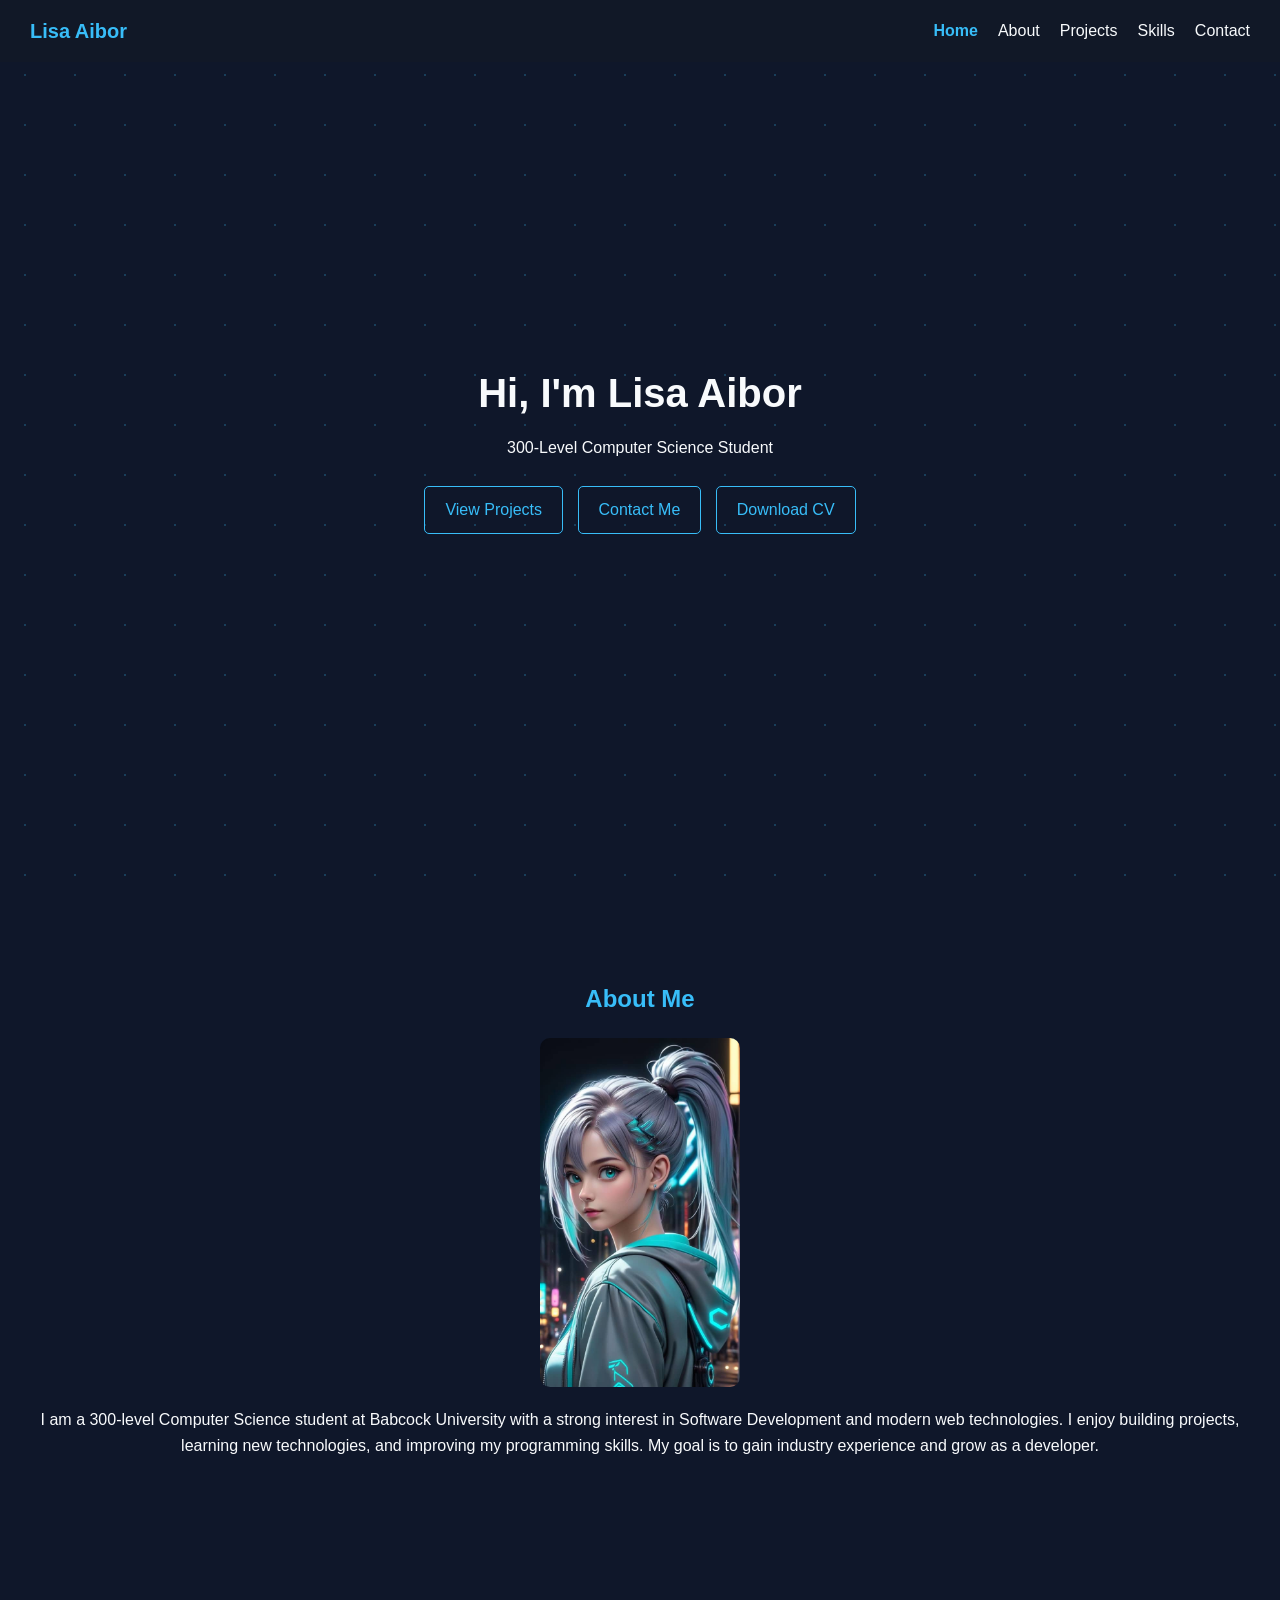
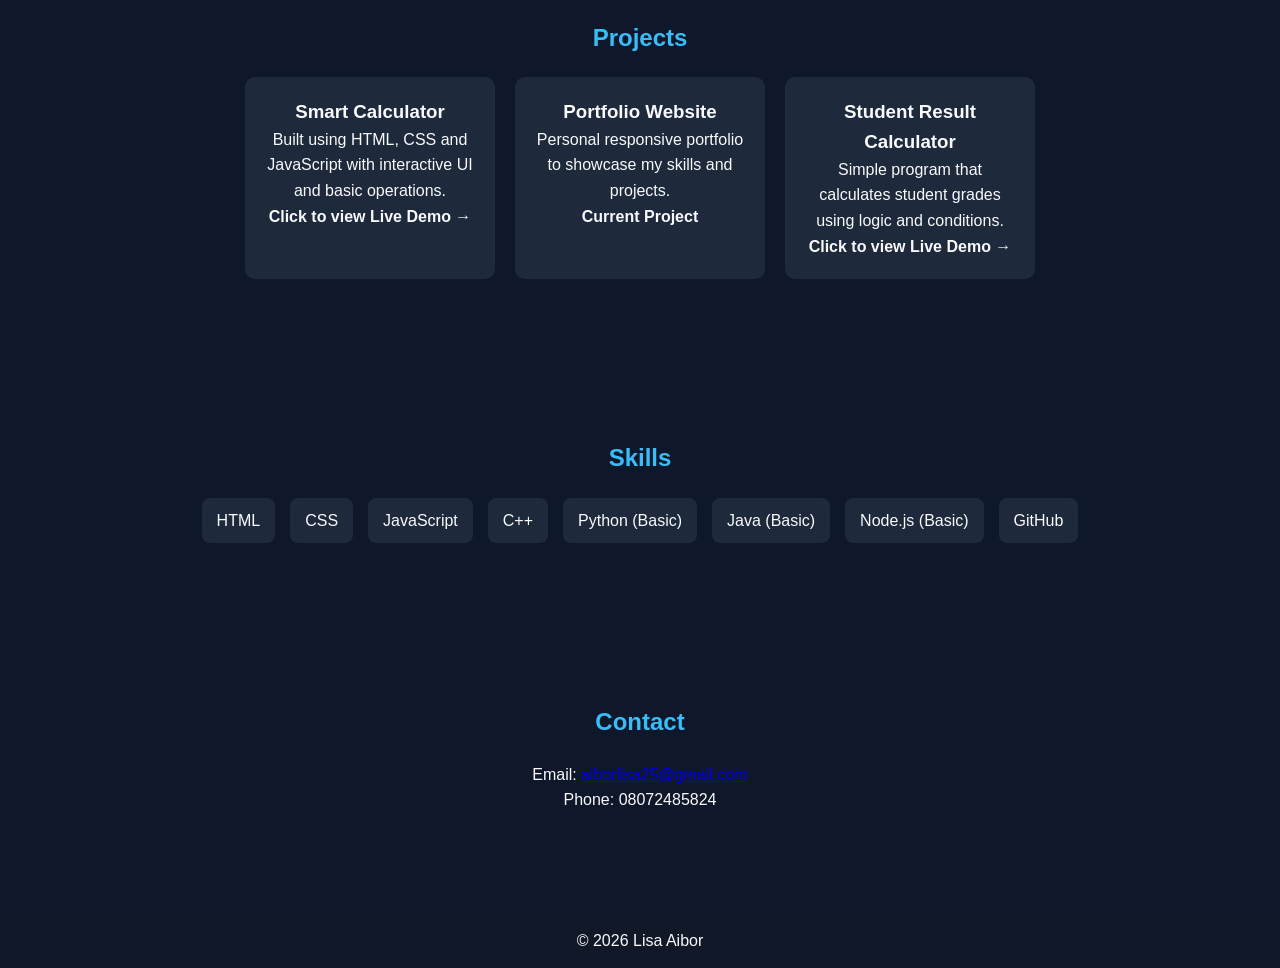
==== index.html @ e64bf1b9 "Rename portfolio.html to index.html" ====
<!DOCTYPE html>
<html lang="en">
<head>
    <meta charset="UTF-8">
    <meta name="viewport" content="width=device-width, initial-scale=1.0">
    <title>Lisa Aibor | Portfolio</title>
    <link rel="stylesheet" href="portfolio.css">
</head>
<body>
    <div class="particles"></div>

    <header>
        <nav>
            <div class="logo">Lisa Aibor</div>
            <ul class="nav-links">
                <li><a href="#home">Home</a></li>
                <li><a href="#about">About</a></li>
                <li><a href="#projects">Projects</a></li>
                <li><a href="#skills">Skills</a></li>
                <li><a href="#contact">Contact</a></li>
            </ul>
            <div class="hamburger" id="hamburger">
                <span></span>
                <span></span>
                <span></span>
            </div>
        </nav>
    </header>

    <section id="home">
        <div class="hero">
            <h1>Hi, I'm Lisa Aibor</h1>
            <p>300-Level Computer Science Student</p>
            <a href="#projects" class="btn ">View Projects</a>
            <a href="#contact" class="btn ">Contact Me</a>
            <a href="Lisa_Aibor_CV.pdf" download class="btn ">Download CV</a>
        </div>
    </section>

    <section id="about">
        <h2>About Me</h2>
        <div class="about-container">
            <img src="Girl.jpg" alt="profile">
            <p>I am a 300-level Computer Science student at Babcock University with a strong interest in Software Development and modern web technologies. I enjoy building projects, learning new technologies, and improving my programming skills. My goal is to gain industry experience and grow as a developer.</p>
        </div>
    </section>

    <section id="projects">
        <h2>Projects</h2>
        <div class="project-container">
            <a href="../Calculator/calc.html" class="card">
                <h3>Smart Calculator</h3>
                <p>Built using HTML, CSS and JavaScript with interactive UI and basic operations.</p>
                <p><b>Click to view Live Demo →</b></p>
            </a>
            <a href="portfolio.html" class="card">
                <h3>Portfolio Website</h3>
                <p>Personal responsive portfolio to showcase my skills and projects.</p>
                <p><b>Current Project</b></p>
            </a>
            <a href="../ResultSystem/resultcalc.html" class="card">
                <h3>Student Result Calculator</h3>
                <p>Simple program that calculates student grades using logic and conditions.</p>
                <p><b>Click to view Live Demo →</b></p>
            </a>
        </div>
    </section>

    <section id="skills">
        <h2>Skills</h2>
        <ul class="skills">
            <li>HTML</li>
            <li>CSS</li>
            <li>JavaScript</li>
            <li>C++</li>
            <li>Python (Basic)</li>
            <li>Java (Basic)</li>
            <li>Node.js (Basic)</li>
            <li>GitHub</li>
        </ul>
    </section>

    <section id="contact">
        <h2>Contact</h2>
        <p>Email: <a href="mailto:aiborlisa25@gmail.com">aiborlisa25@gmail.com</a></p>
        <p>Phone: 08072485824</p>
    </section>

    <footer>
        <p>© 2026 Lisa Aibor</p>
    </footer>
    <script src="portfolio.js"></script>
</body>
</html>
---- portfolio.css ----
* {
    margin: 0;
    padding: 0;
    box-sizing: border-box;
    font-family: Arial, sans-serif;
}

body {
    background: #0f172a;
    color: #f8fafc;
    line-height: 1.6;
}

header {
    background: #111827;
    padding: 15px 30px;
    position: fixed;
    width: 100%;
    top: 0;
    z-index: 1000;
}

nav {
    display: flex;
    justify-content: space-between;
    align-items: center;
}

.logo {
    font-size: 20px;
    font-weight: bold;
    color: #38bdf8;
}

.nav-links {
    list-style: none;
    display: flex;
    gap: 20px;
}

.nav-links a {
    text-decoration: none;
    color: #f8fafc;
    transition: 0.3s;
}

.nav-links a:hover {
    color: #38bdf8;
}

#home {
    height: 100vh;
    display: flex;
    justify-content: center;
    align-items: center;
    text-align: center;
}

.hero h1 {
    font-size: 40px;
}

.hero p {
    margin: 10px 0 20px;
}

.btn {
    padding: 10px 20px;
    text-decoration: none;
    margin: 5px;
    border-radius: 5px;
    background: transparent;
    border: 1px solid #38bdf8;
    color: #38bdf8;
    transition: 0.3s ease;
    display:inline-block;
}

.btn:hover {
    background: #38bdf8;
    color: #000;
    transform: translateY(-10px);
}

section {
    padding: 80px 20px;
    text-align: center;
}

h2 {
    margin-bottom: 20px;
    color: #38bdf8;
}

.about-container {
    display: flex;
    gap: 20px;
    align-items: center;
    justify-content: center;
    flex-wrap: wrap;
}

.about-container img {
    width: 200px;
    border-radius: 10px;
}

.project-container {
    display: flex;
    gap: 20px;
    justify-content: center;
    flex-wrap: wrap;
}

.card {
    background: #1e293b;
    padding: 20px;
    width: 250px;
    border-radius: 10px;
    transition: 0.3s;
    text-decoration:none;
    color:#f8fafc;
    cursor:pointer;
    display:block;
}

.card:hover {
    transform:translateY(-8px);
    box-shadow:0 10px 20px rgba(56,189,248,0.3)
}

.skills {
    display: flex;
    gap: 15px;
    justify-content: center;
    flex-wrap: wrap;
    list-style: none;
}

.skills li {
    background: #1e293b;
    padding: 10px 15px;
    border-radius: 8px;
}

footer {
    background: #111827;
    text-align: center;
    padding: 15px;
    margin-top: 20px;
}

@media (max-width: 768px) {
    .hero h1 {
        font-size: 28px;
    }

    .about-container {
        flex-direction: column;
    }

    .nav-links {
        display: none;
    }

}.hamburger{
display:none;
flex-direction:column;
cursor:pointer;
gap:5px;
}

.hamburger span{
width:25px;
height:3px;
background:#f8fafc;
transition:0.3s;
}

@media(max-width:768px){

.nav-links{
position:absolute;
top:70px;
right:0;
background:#111827;
flex-direction:column;
width:200px;
height:0;
overflow:hidden;
transition:0.3s;
}

.nav-links.active{
height:200px;
padding:20px;
}

.hamburger{
display:flex;
}

}

.nav-links a.active{
color:#38bdf8;
font-weight:bold;
}

.hero h1{
font-size:40px;
animation:fadeDown 1s ease-in-out;
}

.hero p{
animation:fadeUp 1.2s ease-in-out;
}

@keyframes fadeDown{
from{opacity:0;transform:translateY(-30px);}
to{opacity:1;transform:translateY(0);}
}

@keyframes fadeUp{
from{opacity:0;transform:translateY(30px);}
to{opacity:1;transform:translateY(0);}
}

.particles{
position:fixed;
top:0;
left:0;
width:100%;
height:100%;
z-index:-1;
overflow:hidden;
background:#0f172a;
}

.particles::before,
.particles::after{
content:"";
position:absolute;
width:200%;
height:200%;
background-image:radial-gradient(#38bdf8 1px,transparent 1px);
background-size:50px 50px;
animation:moveParticles 20s linear infinite;
opacity:0.15;
}

.particles::after{
animation-duration:40s;
opacity:0.1;
}

@keyframes moveParticles{
from{transform:translate(0,0);}
to{transform:translate(-200px,-200px);}
}
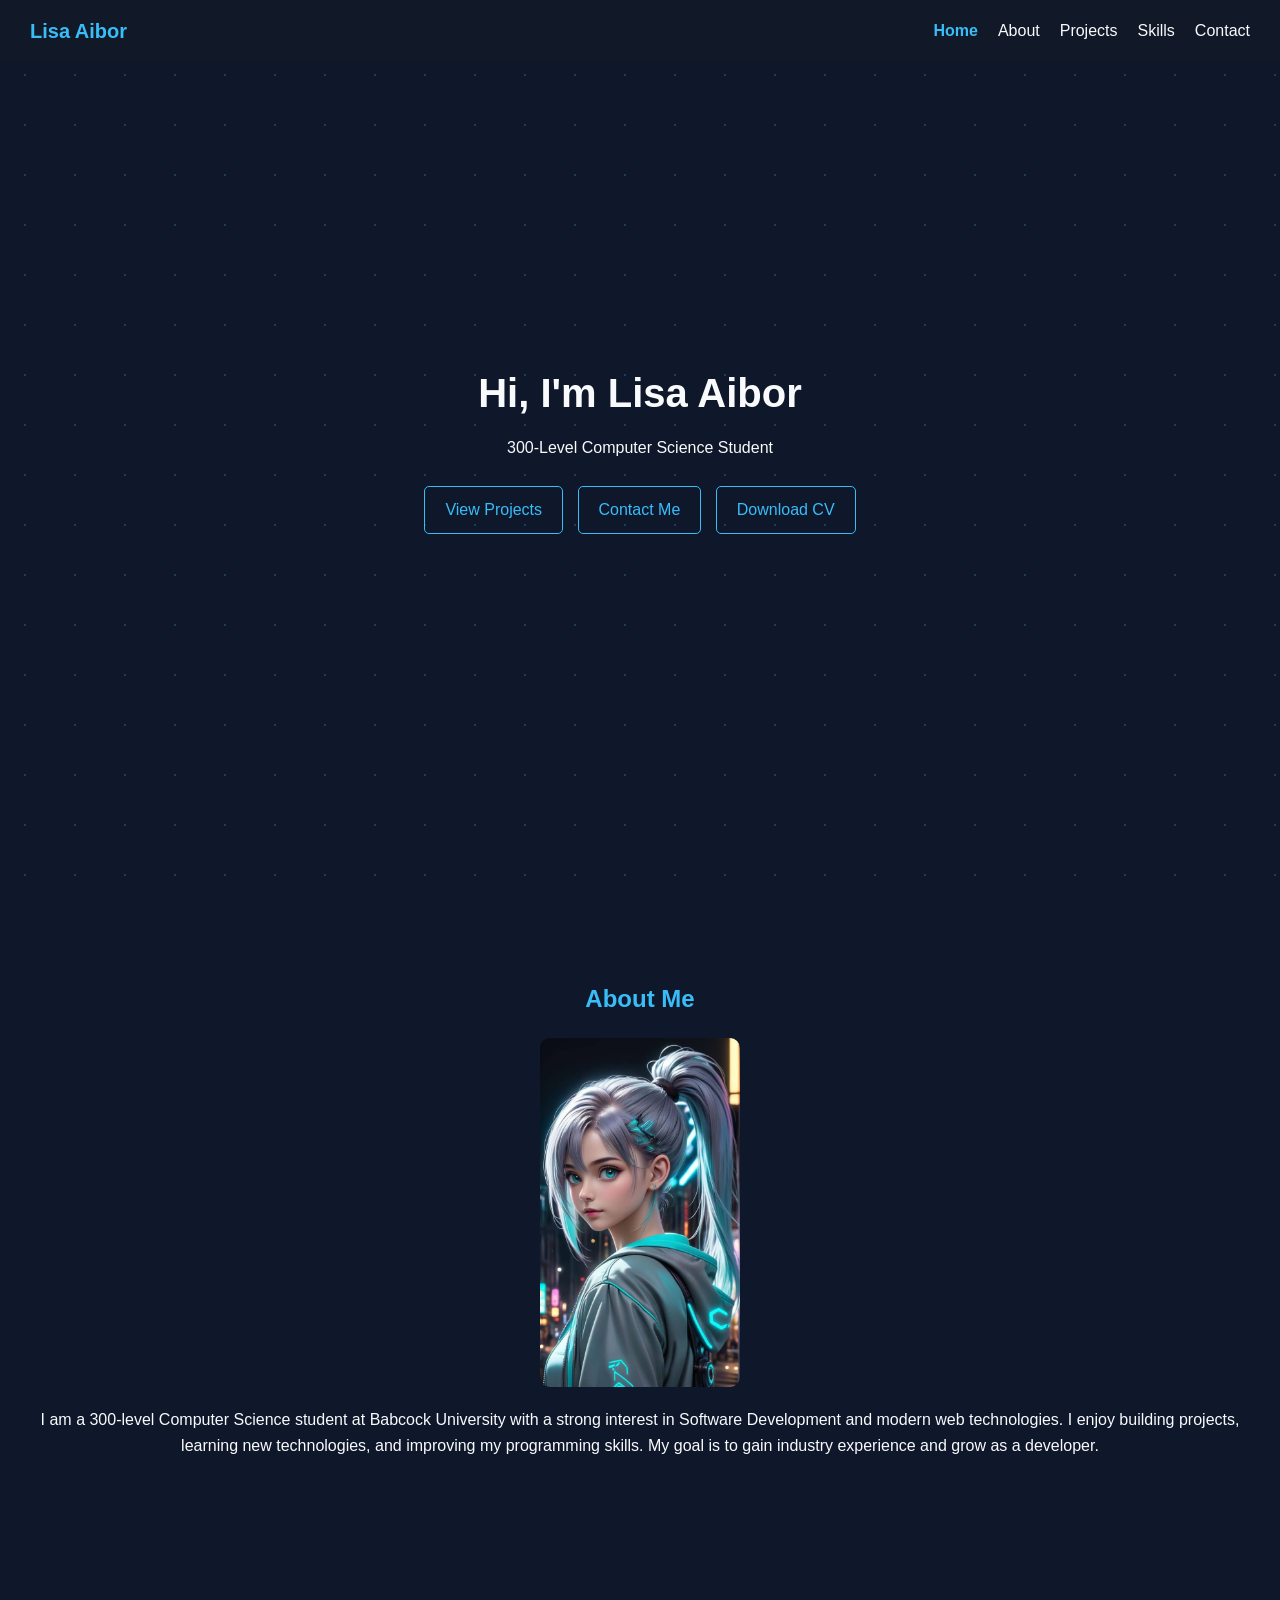
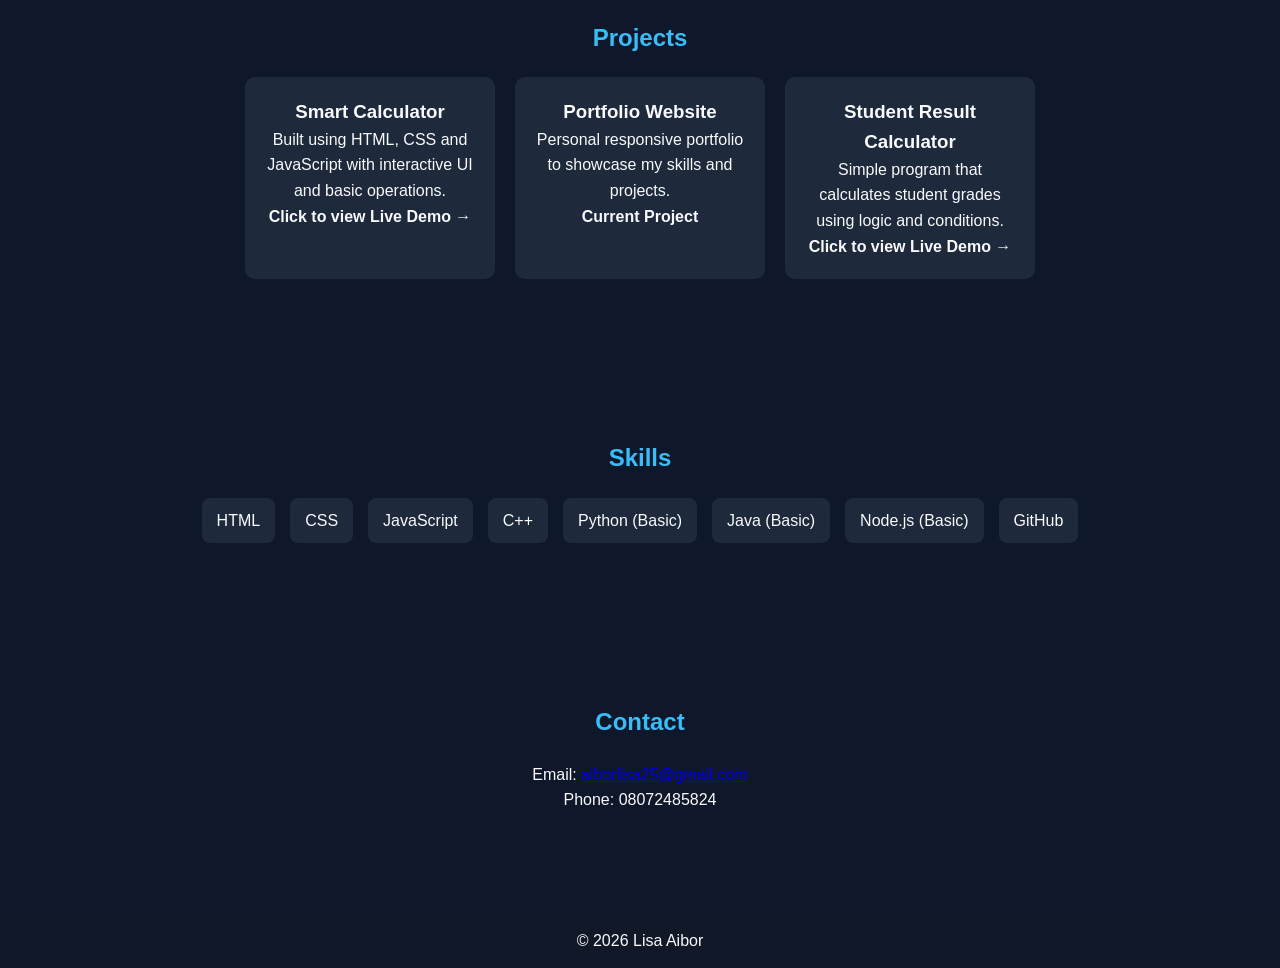
==== commit cb4d5f88: "Update index.html" ====
--- a/index.html
+++ b/index.html
@@ -48,17 +48,17 @@
     <section id="projects">
         <h2>Projects</h2>
         <div class="project-container">
-            <a href="../Calculator/calc.html" class="card">
+            <a href="calc.html" class="card">
                 <h3>Smart Calculator</h3>
                 <p>Built using HTML, CSS and JavaScript with interactive UI and basic operations.</p>
                 <p><b>Click to view Live Demo →</b></p>
             </a>
-            <a href="portfolio.html" class="card">
+            <a href="index.html" class="card">
                 <h3>Portfolio Website</h3>
                 <p>Personal responsive portfolio to showcase my skills and projects.</p>
                 <p><b>Current Project</b></p>
             </a>
-            <a href="../ResultSystem/resultcalc.html" class="card">
+            <a href="resultcalc.html" class="card">
                 <h3>Student Result Calculator</h3>
                 <p>Simple program that calculates student grades using logic and conditions.</p>
                 <p><b>Click to view Live Demo →</b></p>
--- a/portfolio.css
+++ b/portfolio.css
@@ -1,169 +1,162 @@
-* {
-    margin: 0;
-    padding: 0;
-    box-sizing: border-box;
-    font-family: Arial, sans-serif;
-}
-
-body {
-    background: #0f172a;
-    color: #f8fafc;
-    line-height: 1.6;
-}
-
-header {
-    background: #111827;
-    padding: 15px 30px;
-    position: fixed;
-    width: 100%;
-    top: 0;
-    z-index: 1000;
-}
-
-nav {
-    display: flex;
-    justify-content: space-between;
-    align-items: center;
-}
-
-.logo {
-    font-size: 20px;
-    font-weight: bold;
-    color: #38bdf8;
-}
-
-.nav-links {
-    list-style: none;
-    display: flex;
-    gap: 20px;
-}
-
-.nav-links a {
-    text-decoration: none;
-    color: #f8fafc;
-    transition: 0.3s;
-}
-
-.nav-links a:hover {
-    color: #38bdf8;
-}
-
-#home {
-    height: 100vh;
-    display: flex;
-    justify-content: center;
-    align-items: center;
-    text-align: center;
-}
-
-.hero h1 {
-    font-size: 40px;
-}
-
-.hero p {
-    margin: 10px 0 20px;
-}
-
-.btn {
-    padding: 10px 20px;
-    text-decoration: none;
-    margin: 5px;
-    border-radius: 5px;
-    background: transparent;
-    border: 1px solid #38bdf8;
-    color: #38bdf8;
-    transition: 0.3s ease;
-    display:inline-block;
-}
-
-.btn:hover {
-    background: #38bdf8;
-    color: #000;
-    transform: translateY(-10px);
-}
-
-section {
-    padding: 80px 20px;
-    text-align: center;
-}
-
-h2 {
-    margin-bottom: 20px;
-    color: #38bdf8;
-}
-
-.about-container {
-    display: flex;
-    gap: 20px;
-    align-items: center;
-    justify-content: center;
-    flex-wrap: wrap;
-}
-
-.about-container img {
-    width: 200px;
-    border-radius: 10px;
-}
-
-.project-container {
-    display: flex;
-    gap: 20px;
-    justify-content: center;
-    flex-wrap: wrap;
-}
-
-.card {
-    background: #1e293b;
-    padding: 20px;
-    width: 250px;
-    border-radius: 10px;
-    transition: 0.3s;
-    text-decoration:none;
-    color:#f8fafc;
-    cursor:pointer;
-    display:block;
-}
-
-.card:hover {
-    transform:translateY(-8px);
-    box-shadow:0 10px 20px rgba(56,189,248,0.3)
-}
-
-.skills {
-    display: flex;
-    gap: 15px;
-    justify-content: center;
-    flex-wrap: wrap;
-    list-style: none;
-}
-
-.skills li {
-    background: #1e293b;
-    padding: 10px 15px;
-    border-radius: 8px;
-}
-
-footer {
-    background: #111827;
-    text-align: center;
-    padding: 15px;
-    margin-top: 20px;
-}
-
-@media (max-width: 768px) {
-    .hero h1 {
-        font-size: 28px;
-    }
-
-    .about-container {
-        flex-direction: column;
-    }
-
-    .nav-links {
-        display: none;
-    }
-
-}.hamburger{
+*{
+margin:0;
+padding:0;
+box-sizing:border-box;
+font-family:Arial,sans-serif;
+}
+
+body{
+background:#0f172a;
+color:#f8fafc;
+line-height:1.6;
+}
+
+header{
+background:#111827;
+padding:15px 30px;
+position:fixed;
+width:100%;
+top:0;
+z-index:1000;
+}
+
+nav{
+display:flex;
+justify-content:space-between;
+align-items:center;
+}
+
+.logo{
+font-size:20px;
+font-weight:bold;
+color:#38bdf8;
+}
+
+.nav-links{
+list-style:none;
+display:flex;
+gap:20px;
+}
+
+.nav-links a{
+text-decoration:none;
+color:#f8fafc;
+transition:0.3s;
+}
+
+.nav-links a:hover{
+color:#38bdf8;
+}
+
+#home{
+height:100vh;
+display:flex;
+justify-content:center;
+align-items:center;
+text-align:center;
+}
+
+.hero h1{
+font-size:40px;
+animation:fadeDown 1s ease-in-out;
+}
+
+.hero p{
+margin:10px 0 20px;
+animation:fadeUp 1.2s ease-in-out;
+}
+
+.btn{
+padding:10px 20px;
+text-decoration:none;
+margin:5px;
+border-radius:5px;
+background:transparent;
+border:1px solid #38bdf8;
+color:#38bdf8;
+transition:0.3s ease;
+display:inline-block;
+}
+
+.btn:hover{
+background:#38bdf8;
+color:#000;
+transform:translateY(-8px);
+}
+
+section{
+padding:80px 20px;
+text-align:center;
+}
+
+h2{
+margin-bottom:20px;
+color:#38bdf8;
+}
+
+.about-container{
+display:flex;
+gap:20px;
+align-items:center;
+justify-content:center;
+flex-wrap:wrap;
+}
+
+.about-container img{
+width:200px;
+border-radius:10px;
+}
+
+.project-container{
+display:flex;
+gap:20px;
+justify-content:center;
+flex-wrap:wrap;
+}
+
+.card{
+background:#1e293b;
+padding:20px;
+width:250px;
+border-radius:10px;
+transition:0.3s;
+text-decoration:none;
+color:#f8fafc;
+display:block;
+cursor:pointer;
+}
+
+.card:hover{
+transform:translateY(-8px);
+box-shadow:0 10px 20px rgba(56,189,248,0.3);
+}
+
+.skills{
+display:flex;
+gap:15px;
+justify-content:center;
+flex-wrap:wrap;
+list-style:none;
+}
+
+.skills li{
+background:#1e293b;
+padding:10px 15px;
+border-radius:8px;
+}
+
+footer{
+background:#111827;
+text-align:center;
+padding:15px;
+margin-top:20px;
+}
+
+/* =========================
+HAMBURGER MENU
+========================= */
+
+.hamburger{
 display:none;
 flex-direction:column;
 cursor:pointer;
@@ -177,6 +170,7 @@
 transition:0.3s;
 }
 
+/* MOBILE MENU */
 @media(max-width:768px){
 
 .nav-links{
@@ -186,13 +180,15 @@
 background:#111827;
 flex-direction:column;
 width:200px;
-height:0;
+max-height:0;
 overflow:hidden;
-transition:0.3s;
+transition:0.3s ease;
+display:flex;
+border-radius:10px;
 }
 
 .nav-links.active{
-height:200px;
+max-height:300px;
 padding:20px;
 }
 
@@ -202,20 +198,13 @@
 
 }
 
+/* ACTIVE LINK */
 .nav-links a.active{
 color:#38bdf8;
 font-weight:bold;
 }
 
-.hero h1{
-font-size:40px;
-animation:fadeDown 1s ease-in-out;
-}
-
-.hero p{
-animation:fadeUp 1.2s ease-in-out;
-}
-
+/* ANIMATIONS */
 @keyframes fadeDown{
 from{opacity:0;transform:translateY(-30px);}
 to{opacity:1;transform:translateY(0);}
@@ -226,6 +215,7 @@
 to{opacity:1;transform:translateY(0);}
 }
 
+/* PARTICLES BACKGROUND */
 .particles{
 position:fixed;
 top:0;
@@ -257,4 +247,4 @@
 @keyframes moveParticles{
 from{transform:translate(0,0);}
 to{transform:translate(-200px,-200px);}
-}+}
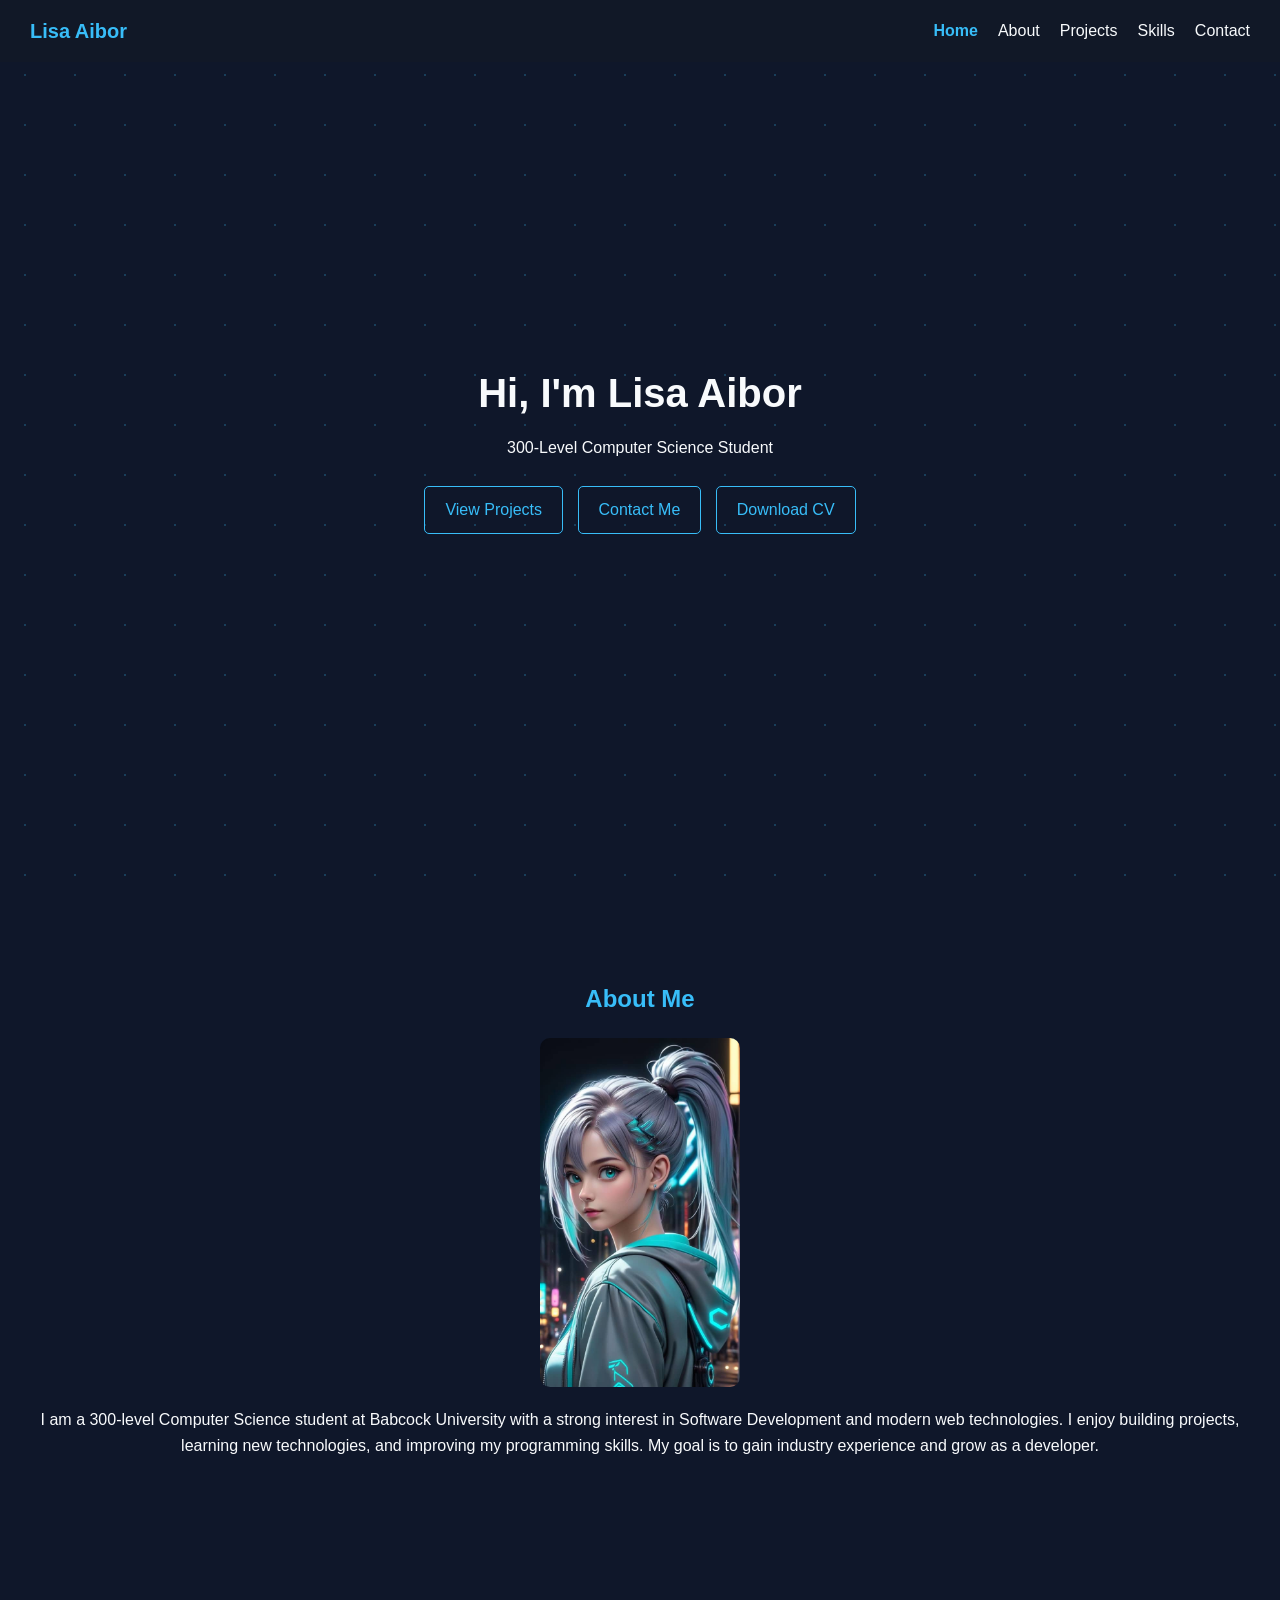
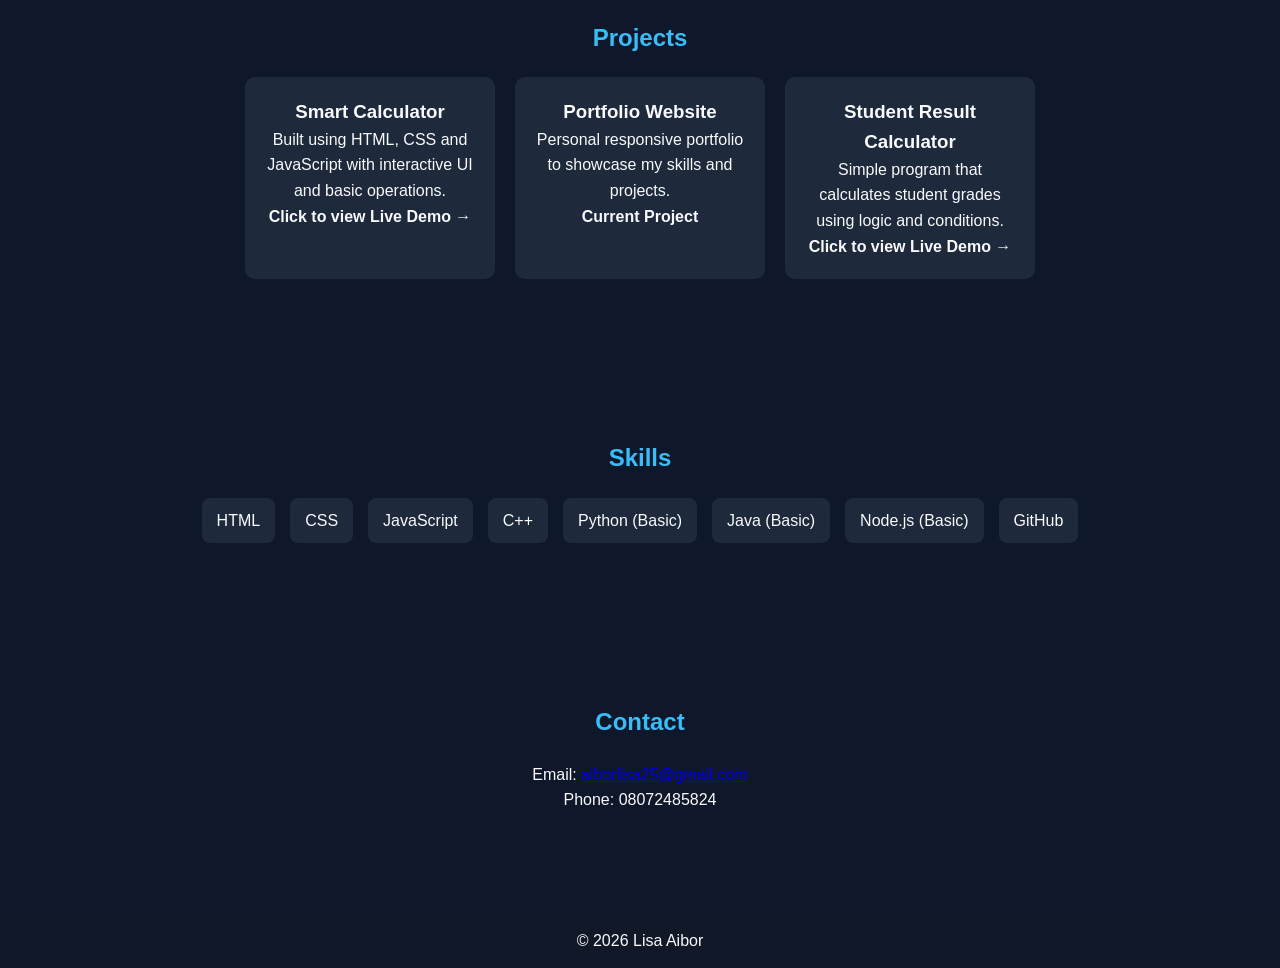
==== commit a2267c34: "Update index.html" ====
--- a/index.html
+++ b/index.html
@@ -8,7 +8,7 @@
 </head>
 <body>
     <div class="particles"></div>
-
+<!-- Trigger fresh page deployment -->
     <header>
         <nav>
             <div class="logo">Lisa Aibor</div>
